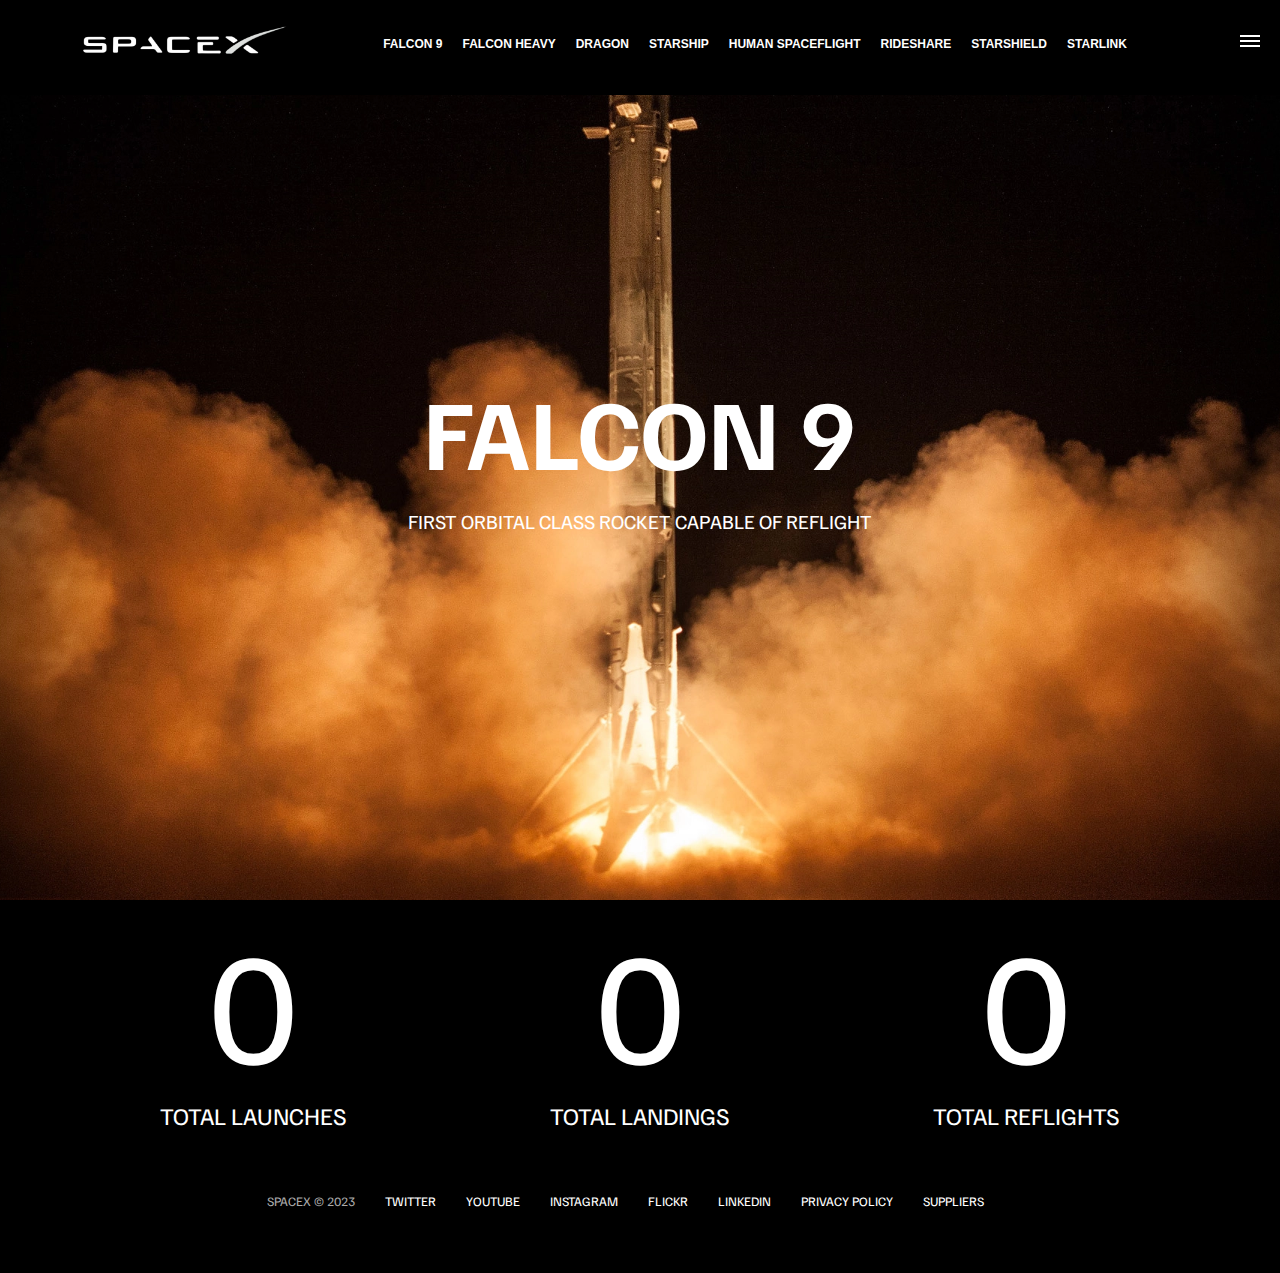
==== falcon9.html @ cc377222 "changes" ====
<!DOCTYPE html>
<html lang="en">
  <head>
    <meta charset="UTF-8" />
    <meta http-equiv="X-UA-Compatible" content="IE=edge" />
    <meta name="viewport" content="width=device-width, initial-scale=1.0" />
    <link rel="stylesheet" href="css/style.css" />
    <script src="js/script.js" defer></script>
    <title>SpaceX - Falcon 9</title>
  </head>
  <body>
    <div id="overlay"></div>
    <div id="mobile-menu" class="mobile-main-menu">
      <ul>
        <li><a href="#">Mission</a></li>
        <li><a href="#">Launches</a></li>
        <li><a href="#">Careers</a></li>
        <li><a href="#">Updates</a></li>
        <li><a href="#">Shop</a></li>

        <li class="mobile-only"><a href="falcon9.html">Falcon 9</a></li>
        <li class="mobile-only">
          <a href="#">Falcon Heavy</a>
        </li>
        <li class="mobile-only"><a href="#">Dragon</a></li>
        <li class="mobile-only"><a href="#">Starship</a></li>
        <li class="mobile-only"><a href="#">Human Spaceflight</a></li>
        <li class="mobile-only"><a href="#">Rideshare</a></li>
        <li class="mobile-only"><a href="#">Starshield</a></li>
        <li class="mobile-only"><a href="#">Starlink</a></li>
      </ul>
    </div>
    <header class="main-header" id="navbar">
      <div class="logo">
        <a href="index.html">
          <img src="img/logo.png" alt="SpaceX" />
        </a>
      </div>
      <nav class="desktop-main-menu">
        <ul>
          <li><a href="falcon9.html">Falcon 9</a></li>
          <li><a href="#">Falcon Heavy</a></li>
          <li><a href="#">Dragon</a></li>
          <li><a href="#">Starship</a></li>
          <li><a href="#">Human Spaceflight</a></li>
          <li><a href="#">Rideshare</a></li>
          <li><a href="#">Starshield</a></li>
          <li><a href="#">Starlink</a></li>
          
        </ul>
      </nav>
    </header>

    <!-- Hamburger Menu -->
    <button id="menu-btn" class="hamburger" type="button">
      <span class="hamburger-top"></span>
      <span class="hamburger-middle"></span>
      <span class="hamburger-bottom"></span>
    </button>

    <section class="section-animate bg-falcon-9"></section>
    <div class="section-inner-center">
      <h3>Falcon 9</h3>
      <p>First orbital class rocket capable of reflight</p>
    </div>

    <div class="stats">
      <div>
        <span class="counter" data-target="222">0</span>
        <h4>Total Launches</h4>
      </div>
      <div>
        <span class="counter" data-target="180">0</span>
        <h4>Total Landings</h4>
      </div>
      <div>
        <span class="counter" data-target="157">0</span>
        <h4>Total Reflights</h4>
      </div>
    </div>

    


























    <footer>
      <ul>
        <li>SpaceX &copy; 2023</li>
        <li><a href="#">Twitter</a></li>
        <li><a href="#">YouTube</a></li>
        <li><a href="#">Instagram</a></li>
        <li><a href="#">Flickr</a></li>
        <li><a href="#">LinkedIn</a></li>
        <li><a href="#">Privacy Policy</a></li>
        <li><a href="#">Suppliers</a></li>
      </ul>
    </footer>
  </body>
</html>
---- css/style.css ----
@import url('https://fonts.googleapis.com/css2?family=Familjen+Grotesk:wght@400;600;700&display=swap');

*,
*::before,
*::after {
  margin: 0;
  padding: 0;
  box-sizing: border-box;
}

body {
  font-family: 'Familjen Grotesk', sans-serif;
  background: #000;
  color: #fff;
}

a {
  text-decoration: none;
  color: #fff;
}

ul {
  list-style: none;
}

/* Header/Navbar */
.main-header {
  position: fixed;
  top: 0;
  left: 0;
  width: 100%;
  z-index: 3;
  display: flex;
  justify-content: center;
  align-items: center;
  text-transform: uppercase;
  height: 100px;
  padding: 50px;
  padding-top:45px;
 
  font-weight: bold;
  font-family:Arial, Helvetica, sans-serif;
  font-size: 12px;
  
}

/* Logo */
.logo {
  width: 300px;
  height: auto;
}

.logo img {
  display: block;
  width: 100%;
  height: auto;
  padding-right: 90px;
  
}

   #navbar {
    position: fixed;
    top: 0;
    left: 0;
    width: 100%;
    background-color: black;
    color: #fff;
    height: 50px;
    opacity: 1;
    transition: opacity 0.3s;
    z-index: 1;
  }
  
  .hide {
    opacity: 0.3;
    pointer-events: none;
  }
  

/* Desktop Menu */
.desktop-main-menu {
  margin-right: 50px;
}

.desktop-main-menu ul {
  display: flex;
}

.desktop-main-menu ul li {
  position: relative;
  margin-right: 20px;
  padding-bottom: 2px;
}

/* Menu item bottom border */
.desktop-main-menu ul li a::after {
  content: '';
  position: absolute;
  bottom: 0;
  left: 0;
  width: 100%;
  height: 1px;
  background: #fff;
  transform: scaleX(0);
  transition: transform 0.6s cubic-bezier(0.19, 1, 0.22, 1);
  transform-origin: right center;
}

.desktop-main-menu ul li a:hover::after {
  transform: scaleX(1);
  transform-origin: left center;
  transition-duration: 0.4s;
}

/* Sections */
section {
  position: relative;
  height: 100vh;
  background-position: center center;
  background-repeat: no-repeat;
  background-size: cover;
  text-transform: uppercase;
}

.section-inner {
  position: absolute;
  bottom: 200px;
  left: 150px;
  max-width: 560px;
}

.section-inner h4 {
  font-size: 22px;
  margin-bottom: 5px;
  font-weight: 300;
  animation: fadeInUp 0.5s ease-in-out;
}

.section-inner h2 {
  font-size: 50px;
  font-weight: 700;
  margin-bottom: 20px;
  animation: fadeInUp 0.5s ease-in-out 0.2s;
  animation-fill-mode: both; 
  /* // Stop from showing at start */
}

.section-inner a {
  animation: fadeInUp 0.5s ease-in-out 0.4s;
  animation-fill-mode: both; 
  /* // Stop from showing at start */
}

/* Background images */
.section-a {
  background-image: url('https://sxcontent9668.azureedge.us/cms-assets/assets/Launch_Page_Starlink1_vertical_18_DESKTOP_55f4b0f534.jpg');
}
.section-b {
  background-image: url('https://sxcontent9668.azureedge.us/cms-assets/assets/Star5_9_Star5_9_DSC_2829_desktop_1e6d60597e.jpg');
}
.section-c {
  background-image: url('https://sxcontent9668.azureedge.us/cms-assets/assets/Haven1_Hero_5_2600x1400_a23f540f5f.jpg');
}
.section-d {
  background-image: url('https://sxcontent9668.azureedge.us/cms-assets/assets/STARSHIP_Testflight_DESKTOP_2b3bea613a.jpg');
}

.btn {
  position: relative;
  display: inline-block;
  cursor: pointer;
  text-align: center;
  min-width: 130px;
  padding: 15px 50px;
  margin-top: 10px;
  border: 2px solid #fff;
  text-transform: uppercase;
  font-weight: bold;
  overflow: hidden;
  z-index: 2;
}

.btn:hover span {
  color: #000;
}

.btn .hover {
  position: absolute;
  top: 0;
  left: 0;
  width: 100%;
  height: 100%;
  background-color: #fff;
  color: #000;
  z-index: -1;
  transform: translateY(100%);
  transition: transform 0.6s cubic-bezier(0.19, 1, 0.22, 1);
}

.btn:hover .hover {
  transform: translateY(0);
}

.scroll-arrow {
  position: absolute;
  bottom: 50px;
  left: 50%;
  transform: translateX(-50%);
  animation: fadeBounce 5s infinite;
}

/* Footer */
footer {
  position: relative;
  padding: 55px 0;
}

footer ul {
  display: flex;
  justify-content: center;
  align-items: center;
  flex-wrap: wrap;
}

footer ul li {
  margin-right: 30px;
  color: #aaa;
  text-transform: uppercase;
  font-size: 13px;
  line-height: 2.5;
}

footer ul li a {
  color: #fff;
  transition: color 0.6s;
}

footer ul li a:hover {
  color: #aaa;
}

/* Hamburger Menu */
.hamburger {
  position: fixed;
  top: 35px;
  right: 20px;
  z-index: 10;
  cursor: pointer;
  width: 20px;
  height: 20px;
  background: none;
  border: none;
}

.hamburger-top,
.hamburger-middle,
.hamburger-bottom {
  position: absolute;
  width: 20px;
  height: 2px;
  top: 0;
  left: 0;
  background: #fff;
  transition: all 0.5s;
}

.hamburger-middle {
  transform: translateY(5px);
}

.hamburger-bottom {
  transform: translateY(10px);
}

/* Transition hamburger to X when open */
.open {
  transform: rotate(90deg);
}

.open .hamburger-top {
  transform: rotate(45deg) translateY(6px) translateX(6px);
}

.open .hamburger-middle {
  display: none;
}

.open .hamburger-bottom {
  transform: rotate(-45deg) translateY(6px) translateX(-6px);
}

/* Overlay */
.overlay-show {
  position: fixed;
  top: 0;
  left: 0;
  width: 100%;
  height: 100%;
  background-color: rgba(0, 0, 0, 0.5);
  z-index: 3;
}

/* Stop body scroll */
.stop-scrolling {
  overflow: hidden;
}

/* Hide mobile main menu items */
.mobile-only {
  display: none;
}

/* Mobile menu */
.mobile-main-menu {
  position: fixed;
  top: 0;
  right: 0;
  width: 350px;
  height: 100%;
  background: #000;
  z-index: 4;
  display: flex;
  align-items: center;
  justify-content: center;
  transform: translateX(100%);
  transition: transform 0.6s cubic-bezier(0.19, 1, 0.22, 1);
}

/* Bring menu from right */
.show-menu {
  transform: translateX(0);
}

.mobile-main-menu ul {
  display: flex;
  flex-direction: column;
  align-items: end;
  justify-content: center;
  padding: 50px;
  width: 100%;
}

.mobile-main-menu ul li {
  margin-bottom: 20px;
  font-size: 18px;
  text-transform: uppercase;
  border-bottom: 1px #555 dotted;
  width: 100%;
  text-align: right;
  padding-bottom: 8px;
}

.mobile-main-menu ul li a {
  color: #fff;
  transition: color 0.6s;
}

.mobile-main-menu ul li a:hover {
  color: #aaa;
}

/* Inner Pages */
.bg-falcon-9 {
  background-image: url('../img/falcon-9.webp');
}

.section-animate {
  animation: fadeIn 2s ease-in-out;
}

.section-inner-center {
  position: absolute;
  top: 50%;
  left: 50%;
  transform: translate(-50%, -50%);
  text-transform: uppercase;
  text-align: center;
  width: 80%;
}

.section-inner-center h3 {
  font-size: 100px;
  margin-bottom: 15px;
  animation: fadeInUp 0.5s ease-in-out;
}

.section-inner-center p {
  font-size: 20px;
  animation: fadeInUp 0.5s ease-in-out 0.2s;
  animation-fill-mode: both;
}

/* Stats */
.stats {
  max-width: 960px;
  margin: 0 auto;
  display: flex;
  align-items: center;
  justify-content: space-between;
  text-align: center;
  text-transform: uppercase;
}

.stats div span {
  font-size: 160px;
}

.stats div h4 {
  font-size: 24px;
  font-weight: 300;
}

/* Animations */

@keyframes fadeInUp {
  0% {
    opacity: 0;
    transform: translateY(140px);
  }

  100% {
    opacity: 1;
    transform: translateY(0);
  }
}

@keyframes fadeIn {
  0% {
    opacity: 0;
  }

  100% {
    opacity: 1;
  }
}

@keyframes fadeBounce {
  0%,
  20%,
  50%,
  80%,
  100% {
    opacity: 0;
    transform: translateY(-20px);
  }

  40% {
    opacity: 1;
    transform: translateY(0);
  }
}

/* Media Queries */

@media (max-width: 960px) {
  /* Hide desktop menu */
  .desktop-main-menu {
    display: none;
  }

  /* Show main mobile items */
  .mobile-only {
    display: block;
  }

  .section-inner-center h3 {
    font-size: 75px;
  }
}

@media (max-width: 600px) {
  .section-inner {
    bottom: 75px;
    left: 20px;
  }

  .section-inner h2 {
    font-size: 40px;
  }

  footer ul li:first-child {
    position: absolute;
    top: 30px;
    left: 50%;
    transform: translate(-50%, -50%);
  }

  footer ul li {
    margin-right: 15px;
  }

  .logo {
    width: 150px;
    margin: auto;
  }

  .section-inner-center h3 {
    font-size: 50px;
  }

  /* Stats */
  .stats {
    flex-direction: column;
  }

  .stats div {
    margin-bottom: 20px;
  }
}
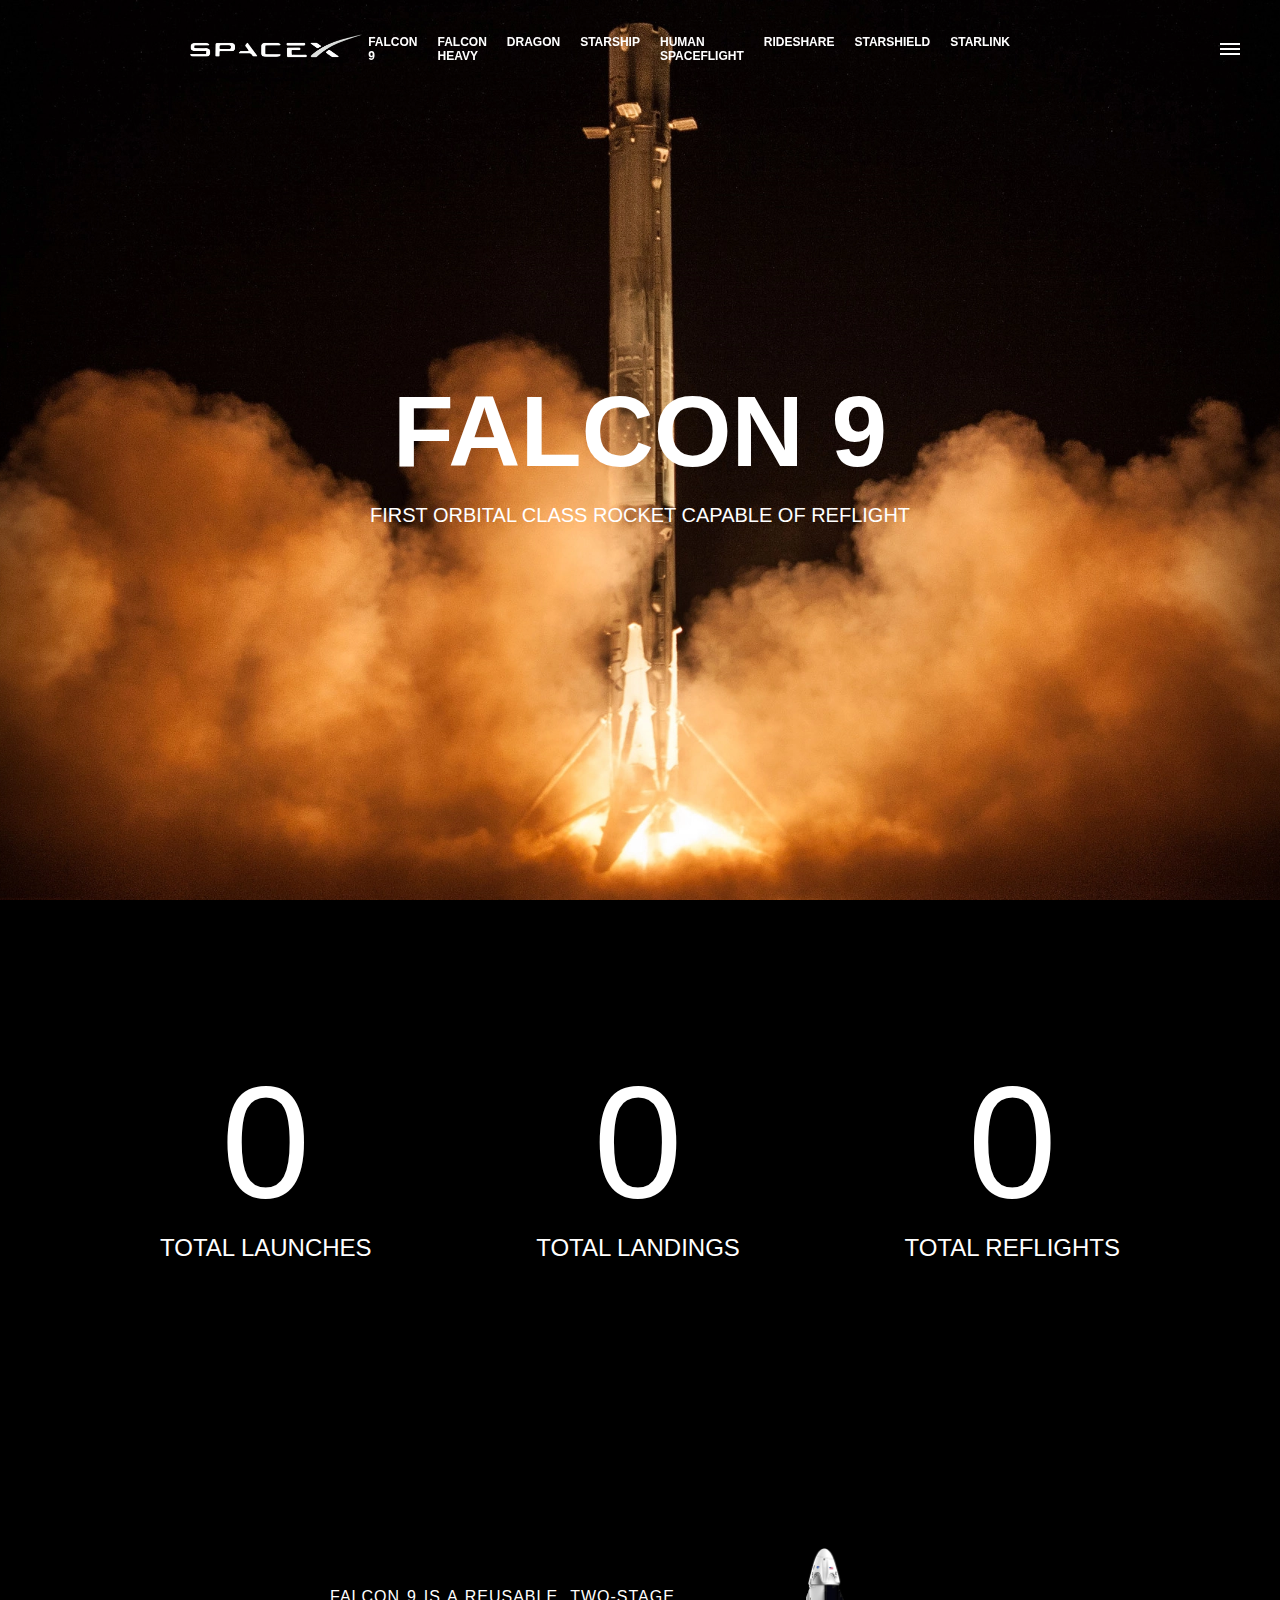
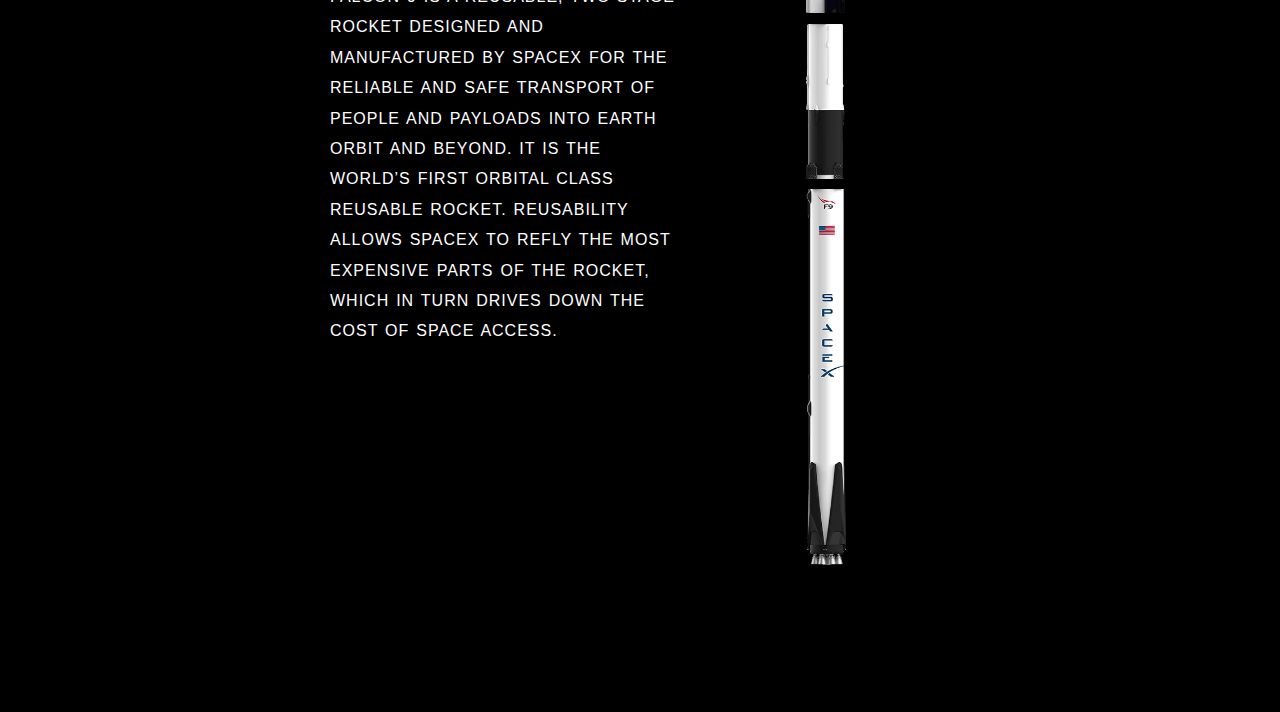
==== commit 3d0a498e: "animation" ====
--- a/falcon9.html
+++ b/falcon9.html
@@ -9,6 +9,7 @@
     <title>SpaceX - Falcon 9</title>
   </head>
   <body>
+    <!-- header -->
     <div id="overlay"></div>
     <div id="mobile-menu" class="mobile-main-menu">
       <ul>
@@ -57,7 +58,8 @@
       <span class="hamburger-middle"></span>
       <span class="hamburger-bottom"></span>
     </button>
-
+ <!-- header ends-->
+ 
     <section class="section-animate bg-falcon-9"></section>
     <div class="section-inner-center">
       <h3>Falcon 9</h3>
@@ -78,45 +80,26 @@
         <h4>Total Reflights</h4>
       </div>
     </div>
+<!-- Falcon 9 -->
+    <section class="rocket container">
+      <div class="left-block">
+          <div class="block">
+              
+              <p>Falcon 9 is a reusable, two-stage rocket designed and manufactured by SpaceX for the reliable and safe transport of people and payloads into Earth orbit and beyond. It is the world’s first orbital class reusable rocket. Reusability allows SpaceX to refly the most expensive parts of the rocket, which in turn drives down the cost of space access.</p>
+          </div>
+      </div>
+     
+      <div class="rocket-body">
+          <span class="first"><img src="./img/rocket1.png" alt=""></span>
+          <span class="second"><img src="./img/rocket2.png" alt=""></span>
+          <span class="third"><img src="./img/rocket3.png" alt=""></span>
+      </div>
+     
+              
+
+  </section>
+
 
     
-
-
-
-
-
-
-
-
-
-
-
-
-
-
-
-
-
-
-
-
-
-
-
-
-
-
-    <footer>
-      <ul>
-        <li>SpaceX &copy; 2023</li>
-        <li><a href="#">Twitter</a></li>
-        <li><a href="#">YouTube</a></li>
-        <li><a href="#">Instagram</a></li>
-        <li><a href="#">Flickr</a></li>
-        <li><a href="#">LinkedIn</a></li>
-        <li><a href="#">Privacy Policy</a></li>
-        <li><a href="#">Suppliers</a></li>
-      </ul>
-    </footer>
   </body>
 </html>
--- a/css/style.css
+++ b/css/style.css
@@ -9,7 +9,7 @@
 }
 
 body {
-  font-family: 'Familjen Grotesk', sans-serif;
+  font-family: 'Tahoma', sans-serif;
   background: #000;
   color: #fff;
 }
@@ -31,22 +31,22 @@
   width: 100%;
   z-index: 3;
   display: flex;
-  justify-content: center;
+  justify-content: space-between;
   align-items: center;
   text-transform: uppercase;
-  height: 100px;
-  padding: 50px;
-  padding-top:45px;
- 
+  height: 200px;
+  padding: 50px 190px;
+  margin-right: 15px;
   font-weight: bold;
   font-family:Arial, Helvetica, sans-serif;
   font-size: 12px;
   
+  
 }
 
 /* Logo */
 .logo {
-  width: 300px;
+  width: 250px;
   height: auto;
 }
 
@@ -54,22 +54,23 @@
   display: block;
   width: 100%;
   height: auto;
-  padding-right: 90px;
+
   
 }
 
-   #navbar {
-    position: fixed;
-    top: 0;
-    left: 0;
-    width: 100%;
-    background-color: black;
-    color: #fff;
-    height: 50px;
-    opacity: 1;
-    transition: opacity 0.3s;
-    z-index: 1;
-  }
+#navbar{
+  position: fixed;
+  top: 0;
+  left: 0;
+  width: 100%;
+  color: #fff;
+  height: 100px;
+  opacity: 1;
+  transition: opacity 0.3s;
+  z-index: 1;
+  }
+
+
   
   .hide {
     opacity: 0.3;
@@ -79,7 +80,7 @@
 
 /* Desktop Menu */
 .desktop-main-menu {
-  margin-right: 50px;
+  margin-right: 60px;
 }
 
 .desktop-main-menu ul {
@@ -151,9 +152,34 @@
   /* // Stop from showing at start */
 }
 
+@keyframes moveIn {
+  from {
+      transform: translateX(-100px);
+  }
+  to {
+      transform: translateX(0px);
+      opacity: 1;
+  }
+}
+
+
+@keyframes moveInSpace {
+  50% {
+     transform: translateY(100px) rotate(-20deg) scale(0.8); 
+  }
+}
+
+.right-section img {
+  height: 70vh;
+  margin-left: 800px;
+  margin-top: 150px;
+  transform: rotate(20deg);
+  animation: moveInSpace 12s ease-in-out infinite alternate;
+}
+
 /* Background images */
 .section-a {
-  background-image: url('https://sxcontent9668.azureedge.us/cms-assets/assets/Launch_Page_Starlink1_vertical_18_DESKTOP_55f4b0f534.jpg');
+  background-image: url('https://images.pexels.com/photos/23764/pexels-photo.jpg');
 }
 .section-b {
   background-image: url('https://sxcontent9668.azureedge.us/cms-assets/assets/Star5_9_Star5_9_DSC_2829_desktop_1e6d60597e.jpg');
@@ -242,11 +268,11 @@
 /* Hamburger Menu */
 .hamburger {
   position: fixed;
-  top: 35px;
-  right: 20px;
+  top: 43px;
+  right: 45px;
   z-index: 10;
   cursor: pointer;
-  width: 20px;
+  width: 15px;
   height: 20px;
   background: none;
   border: none;
@@ -390,6 +416,7 @@
   animation-fill-mode: both;
 }
 
+
 /* Stats */
 .stats {
   max-width: 960px;
@@ -399,6 +426,7 @@
   justify-content: space-between;
   text-align: center;
   text-transform: uppercase;
+  margin-top:150px;
 }
 
 .stats div span {
@@ -479,7 +507,7 @@
   }
 
   footer ul li:first-child {
-    position: absolute;
+    /* position: absolute; */
     top: 30px;
     left: 50%;
     transform: translate(-50%, -50%);
@@ -507,3 +535,102 @@
     margin-bottom: 20px;
   }
 }
+
+
+section.rocket {
+  display: grid;
+  grid-template-columns: 1fr 40px 1fr;
+  grid-gap: 50px;
+  padding: 60px 0;
+  margin-left:250px;
+  margin-top: 150px;
+  word-spacing: 1.5px;
+  letter-spacing: 1px;
+  line-height: 1.9;
+}
+
+section.rocket .rocket-body {
+  display: flex;
+  flex-direction: column;
+  justify-content: center;
+
+}
+
+section.rocket-body {
+  margin-left: 130px;
+}
+
+
+
+section.rocket .rocket-body span img {
+  width: 100%;
+}
+
+
+
+section.rocket p {
+  margin-top: 30px;
+  padding: 80px;
+}
+
+
+section.rocket .rocket-body span:nth-child(1):after {
+  bottom: 16px;
+  left: 96%;
+}
+
+section.rocket .rocket-body span:nth-child(2):after {
+  bottom: 62%;
+  right: 100%;
+}
+
+section.rocket .rocket-body span:nth-child(3):after {
+  bottom: 64%;
+  right: 90%;
+}
+
+section.rocket .rocket-body span:nth-child(3):before {
+  bottom: 36%;
+  left: 90%;
+}
+
+section.rocket .rocket-body span.active:nth-child(1):after {
+  width: 120px;
+}
+
+section.rocket .rocket-body span.active:nth-child(2):after {
+  width: 180px;
+}
+
+section.rocket .rocket-body span.active:nth-child(3):after {
+  width: 200px;
+}
+
+section.rocket .rocket-body span.active:nth-child(3):before {
+  width: 160px;
+}
+
+@keyframes jump {
+  50% {
+      transform: translateY(-50px);
+  }
+}
+
+section.rocket .rocket-body span.active:nth-child(1){
+  animation: jump 1s ease-in-out forwards;
+}
+
+.container {
+  width: 1360px;
+  max-width: 90%;
+  margin: 0 auto;
+}
+
+:root {
+  --primary: #1E1E1E;
+  --dark: #121212;
+  --pure: #ffffff;
+  --gray: #1d1d1d;
+  --mild: #b9b8b8;
+}
+
